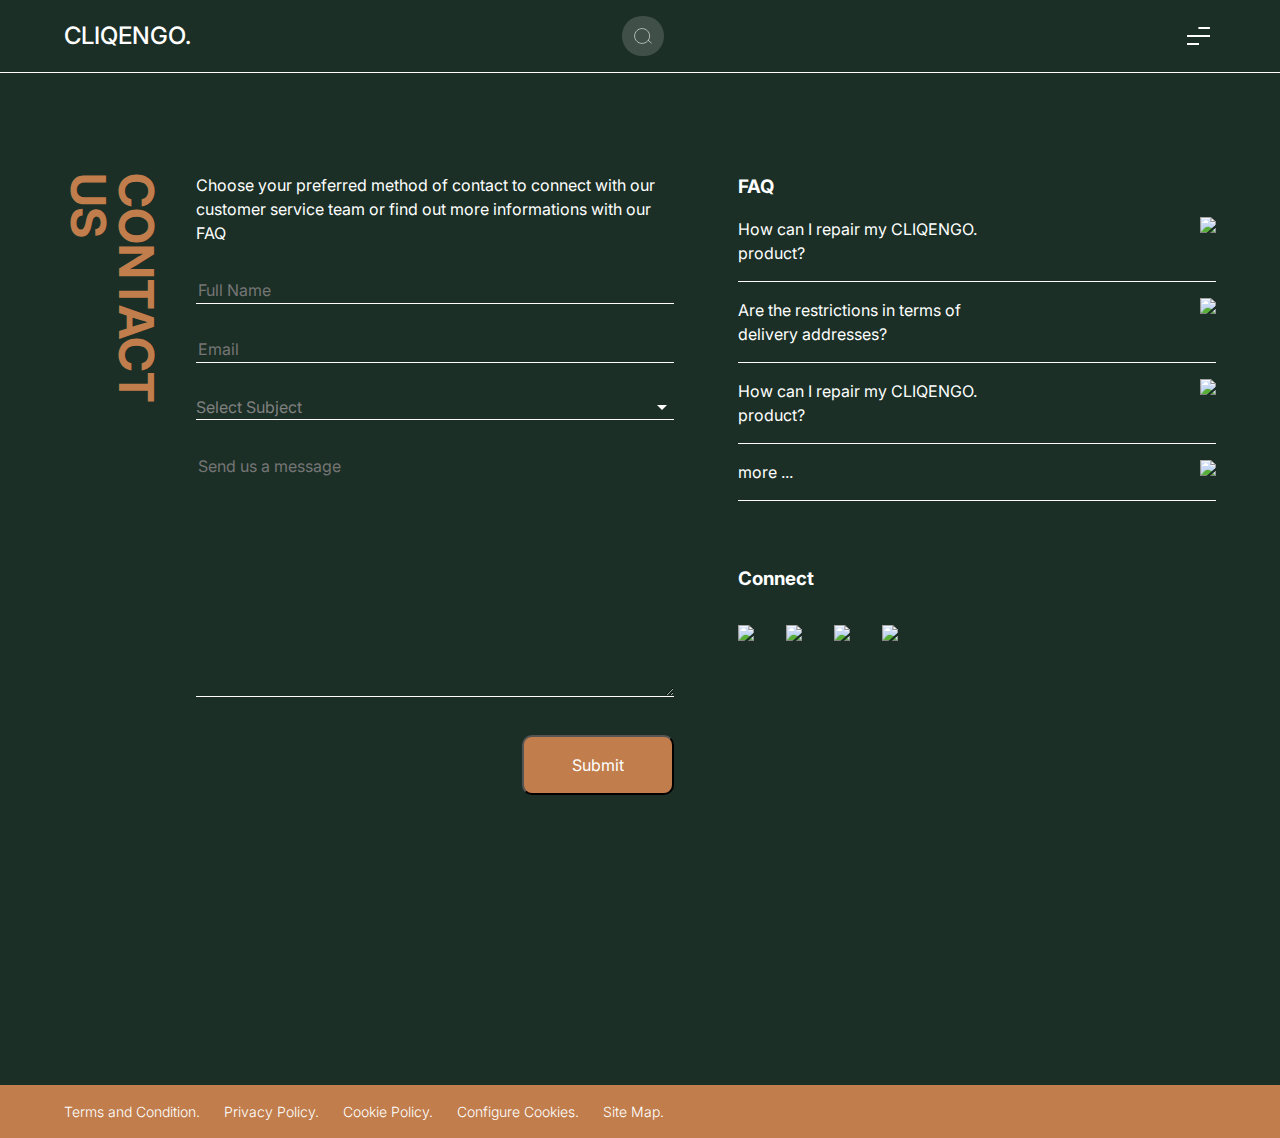
==== contact/index.html @ 3cffa805 "fix indentation and add folder for pages" ====
<!DOCTYPE html>
<html lang="en">
  <head>
    <meta charset="UTF-8" />
    <meta http-equiv="X-UA-Compatible" content="IE=edge" />
    <meta name="viewport" content="width=device-width, initial-scale=1.0" />
    <link rel="preconnect" href="https://fonts.googleapis.com" />
    <link rel="preconnect" href="https://fonts.gstatic.com" crossorigin />
    <link
      href="https://fonts.googleapis.com/css2?family=Bebas+Neue&family=Inter:wght@200;300;400;500;600;700&display=swap"
      rel="stylesheet"
    />
    <link rel="stylesheet" href="/global.css" />
    <link rel="stylesheet" href="contact.css" />
    <script src="index.js" defer></script>
    <title>CLIQENGO - Contact</title></head
  ><s></s>
  <body>
    <header>
      <div class="container flex-sb-center">
        <a class="logo" href="/">CLIQENGO.</a>
        <div class="input-wrapper hide-for-mobile">
          <img
            class="input-icon"
            src="/assets/icons/search-icon.svg"
            alt="search icon"
          />
          <input class="search-input" type="search" placeholder="Search" />
        </div>
        <button class="hamburger-menu">
          <span class="line-menu"></span>
          <span class="line-menu"></span>
          <span class="line-menu"></span>
        </button>
      </div>

      <div class="mobile-search container hide-for-desktop">
        <div class="input-wrapper">
          <img
            class="input-icon"
            src="/assets/icons/search-icon.svg"
            alt="search icon"
          />
          <input class="search-input" type="search" placeholder="Search" />
        </div>
      </div>

      <nav class="menu-box flex">
        <ul>
          <li><a href="/">Home.</a></li>
          <li><a href="/about">About.</a></li>
          <li><a href="/product">Product.</a></li>
          <li><a href="/contact">Contact.</a></li>
        </ul>
      </nav>
    </header>
    <!-- CONTACT US -->
    <section class="contact-us">
      <div class="flex container">
        <div class="flex-item-1 title-container">
          <h2>CONTACT<br />US</h2>
          <p class="contact-us-description p-2">
            Choose your preferred method of contact to connect with our customer
            service team or find out more informations with our FAQ
          </p>
        </div>
        <div class="flex-item-2">
          <p class="contact-us-description p-1">
            Choose your preferred method of contact to connect with our customer
            service team or find out more informations with our FAQ
          </p>
          <form class="contact-us-form">
            <div>
              <input
                class="name-input"
                required
                type="text"
                placeholder="Full Name"
              />
            </div>
            <div>
              <input
                class="email-input"
                required
                type="email"
                placeholder="Email"
              />
            </div>
            <div>
              <select required>
                <option value="" selected disabled hidden>
                  Select Subject
                </option>
                <option value="">Customer Service</option>
                <option value="">Product Complain</option>
                <option value="">Business Query</option>
              </select>
            </div>
            <div>
              <textarea
                name="message"
                rows="10"
                cols="30"
                placeholder="Send us a message"
              ></textarea>
            </div>
            <div class="btn-container">
              <button type="submit">Submit</button>
            </div>
          </form>
        </div>
        <div class="flex-item-3">
          <div class="faq-container">
            <h3>FAQ</h3>
            <div class="question-container">
              <a class="flex">
                <p>How can I repair my CLIQENGO. product?</p>
                <img src="./assets/icons/long-arrow-right.svg" />
              </a>
            </div>
            <div class="question-container">
              <a class="flex">
                <p>Are the restrictions in terms of delivery addresses?</p>

                <img src="./assets/icons/long-arrow-right.svg" />
              </a>
            </div>
            <div class="question-container">
              <a class="flex">
                <p>How can I repair my CLIQENGO. product?</p>
                <img src="./assets/icons/long-arrow-right.svg" />
              </a>
            </div>
            <div class="question-container">
              <a class="flex">
                <p>more ...</p>
                <img src="./assets/icons/long-arrow-right.svg" />
              </a>
            </div>
          </div>
          <div class="connect-container">
            <h3>Connect</h3>
            <div class="soc-med flex">
              <a><img src="./assets/icons/twin-square-decoration.svg" /></a>
              <a><img src="./assets/icons/twin-square-decoration.svg" /></a>
              <a><img src="./assets/icons/twin-square-decoration.svg" /></a>
              <a><img src="./assets/icons/twin-square-decoration.svg" /></a>
            </div>
          </div>
        </div>
      </div>
    </section>
    <footer>
      <div class="container flex links-container">
        <a href="#">Terms and Condition.</a>
        <a href="#">Privacy Policy.</a>
        <a href="#">Cookie Policy.</a>
        <a href="#">Configure Cookies.</a>
        <a href="#">Site Map.</a>
      </div>
    </footer>
  </body>
</html>
---- global.css ----
:root {
  --color-green: rgba(27, 47, 38);
  --color-brown: rgba(193, 125, 76);
  --color-cream: rgba(215, 206, 197);
  --color-light-gray: rgba(217, 217, 217, 0.2);
  --color-white: rgba(255, 255, 255);
  --color-black: rgba(0, 0, 0);
  --font-bebas: "Bebas Neue", sans-serif;
  --font-inter: "Inter", sans-serif;
}

/* ------------------------------ CSS RESET --------------------------------- */

*,
*::before,
*::after {
  box-sizing: border-box;
}

/* Remove default margin */
body,
h1,
h2,
h3,
h4,
p,
figure,
blockquote,
dl,
dd {
  margin: 0;
}

/* Set core root defaults */
html {
  scroll-behavior: smooth;
}

/* Set core body defaults */
body {
  min-height: 100vh;
  text-rendering: optimizeSpeed;
  line-height: 1.5;
  font-family: var(--font-inter);
}

h1 {
  font-family: var(--font-bebas);
  font-weight: 400;
}

a {
  text-decoration: none;
  color: unset;
  text-decoration-skip-ink: auto;
}

/* Make images easier to work with */
img,
picture {
  max-width: 100%;
  display: block;
}

/* Inherit fonts for inputs and buttons */
input,
button,
textarea,
select {
  font: inherit;
}

/* ------------------------------ UTILITIES --------------------------------- */

.container {
  width: clamp(300px, 90vw, 1400px);
  margin-inline: auto;
}

.flex-sb-center {
  display: flex;
  justify-content: space-between;
  align-items: center;
}

.flex {
  display: flex;
}

/* ------------------------------ HEADER ------------------------------------- */

header {
  background-color: var(--color-green);
  padding-block: 1rem;
  border-bottom: 1px solid var(--color-white);
  position: sticky;
  top: 0;
  z-index: 999;
}

.logo {
  color: var(--color-white);
  font-size: 1.5rem;
  font-weight: 500;
}

.logo:hover {
  opacity: 0.75;
}

.input-wrapper {
  position: relative;
  margin-left: -7.5%;
}

.input-icon {
  position: absolute;
  height: 40%;
  top: 50%;
  left: 0.75rem;
  transform: translate(0, -50%);
  pointer-events: none;
}

.search-input {
  background-color: var(--color-light-gray);
  border-radius: 2.5rem;
  padding: 0.5rem 1rem 0.5rem 0;
  border: none;
  color: var(--color-white);
  transform-origin: center;
  text-indent: 2.5rem;
  width: 2.625rem;
  will-change: width;
  transition: width 0.5s ease;
}

.search-input:focus {
  outline: 1px solid var(--color-white);
  width: 20rem;
}

.search-input::-webkit-search-cancel-button {
  display: none;
}

.mobile-search {
  display: none;
}

.mobile-search .input-wrapper {
  margin-left: 0;
  margin-block: 0.75rem 0.5rem;
}

.mobile-search .input-wrapper .search-input {
  width: 100%;
}

.hamburger-menu {
  background-color: transparent;
  border: none;
  display: flex;
  flex-direction: column;
  gap: 0.375rem;
  cursor: pointer;
  position: relative;
  z-index: 1001;
}

.line-menu {
  display: inline-block;
  height: 2px;
  width: 1.4275rem;
  will-change: transform;
  transform-origin: center left;
  transition: all 300ms ease;
  background-color: var(--color-white);
}

.line-menu:first-child {
  transform-origin: center right;
  transform: scale(0.5, 1);
}

.line-menu:last-child {
  transform: scale(0.5, 1);
}

.hamburger-menu.active .line-menu {
  background-color: var(--color-green);
}

.hamburger-menu.active .line-menu:first-child {
  transform: scale(1, 1) rotate(-45deg);
}

.hamburger-menu.active .line-menu:nth-child(2) {
  opacity: 0;
}

.hamburger-menu.active .line-menu:last-child {
  transform-origin: center right;
  transform: scale(1, 1) rotate(45deg);
}

.hide-for-small-mobile {
  display: none;
}

footer {
  background-color: var(--color-brown);
  color: var(--color-white);
  padding-block: 1rem;
  font-weight: 300;
  font-size: 0.875rem;
}

footer .links-container {
  gap: 1.5rem;
}

.menu-box {
  justify-content: center;
  align-items: center;
  position: fixed;
  top: 0;
  right: 0;
  height: 100vh;
  z-index: 1000;
  background-color: rgba(255, 255, 255, 0.8);
  border-left: 2px solid rgba(255, 255, 255, 0.8);
  backdrop-filter: blur(7px);
  padding-inline: 10rem;
  transition: transform 200ms ease;
  transform: translate3d(100%, 0, 0);
}

.menu-box.active {
  transform: translate3d(0, 0, 0);
}

.menu-box ul {
  position: relative;
  z-index: 1001;
  list-style: none;
  font-size: clamp(1.5rem, 2vw + 1rem, 2.5rem);
  font-weight: 500;
}

.menu-box ul li:hover {
  color: var(--color-brown);
}

.menu-box ul > * + * {
  margin-block-start: 3rem;
}

@media screen and (max-width: 720px) {
  .menu-box {
    padding-inline: 7rem;
  }

  .hide-for-desktop {
    display: block;
  }

  .hide-for-mobile {
    display: none;
  }

  footer {
    font-size: 0.625rem;
  }

  footer .links-container {
    gap: 1rem;
    flex-wrap: wrap;
    justify-content: center;
  }
}

@media screen and (max-width: 420px) {
  .menu-box {
    width: 100vw;
    padding-inline: 0;
  }
}
---- contact/contact.css ----
.contact-us h2,
.contact-us p,
.contact-us h3 {
  color: var(--color-white);
}

.contact-us h2 {
  writing-mode: vertical-rl;
  color: var(--color-brown);
  font-size: 3rem;
  line-height: 100%;
}

section.contact-us {
  background-color: var(--color-green);
}

.contact-us > .flex.container {
  min-height: 100vh;
  padding-top: 100px;
}
.contact-us {
  padding-bottom: 7rem;
}
.flex-item-1 {
  flex: 10%;
}
.flex-item-2,
.flex-item-3 {
  flex: 40%;
}
.flex-item-3 {
  margin-left: 4rem;
}

/* form */
input[type="text"],
input[type="email"],
select,
textarea {
  width: 100%;
  border: none;
  background-color: rgba(0, 0, 0, 0);
  border-bottom: 1px solid white;
  color: white;
  margin-top: 2rem;
}
.p-2 {
  display: none;
}
select {
  -webkit-appearance: none;
  -moz-appearance: none;
  background-image: url("data:image/svg+xml;utf8,<svg fill='white' height='24' viewBox='0 0 24 24' width='24' xmlns='http://www.w3.org/2000/svg'><path d='M7 10l5 5 5-5z'/><path d='M0 0h24v24H0z' fill='none'/></svg>");
  background-position-x: 100%;
  background-position-y: 0px;
  background-repeat: no-repeat;
}

select:invalid {
  color: gray;
}

option[value=""] {
  color: var(--color-green);
}
.btn-container {
  display: flex;
  justify-content: flex-end;
}

button[type="submit"] {
  background-color: var(--color-brown);
  color: white;
  padding: 1em 3em;
  border-radius: 10px;
  margin-top: 2em;
}

/* FAQ */
.question-container {
  border-bottom: 1px solid white;
  padding-bottom: 1em;
  padding-top: 1em;
}

a.flex {
  align-content: center;
  justify-content: space-between;
}

a.flex p {
  max-width: 60%;
}

/* Connect */

.connect-container {
  margin-top: 4rem;
}

.soc-med.flex {
  gap: 2rem;
  margin-top: 2rem;
}

/* Media Query ------------------------------------- */
@media (max-width: 400px) {
  .contact-us > .flex.container {
    flex-wrap: wrap;
  }
  .title-container {
    display: inherit;
    align-items: flex-end;
  }

  .flex-item-1,
  .flex-item-2,
  .flex-item-3 {
    margin-left: 0;
    flex: 100%;
  }

  .p-2 {
    display: block;
    margin-left: 1.5rem;
  }

  .p-1 {
    display: none;
  }
}
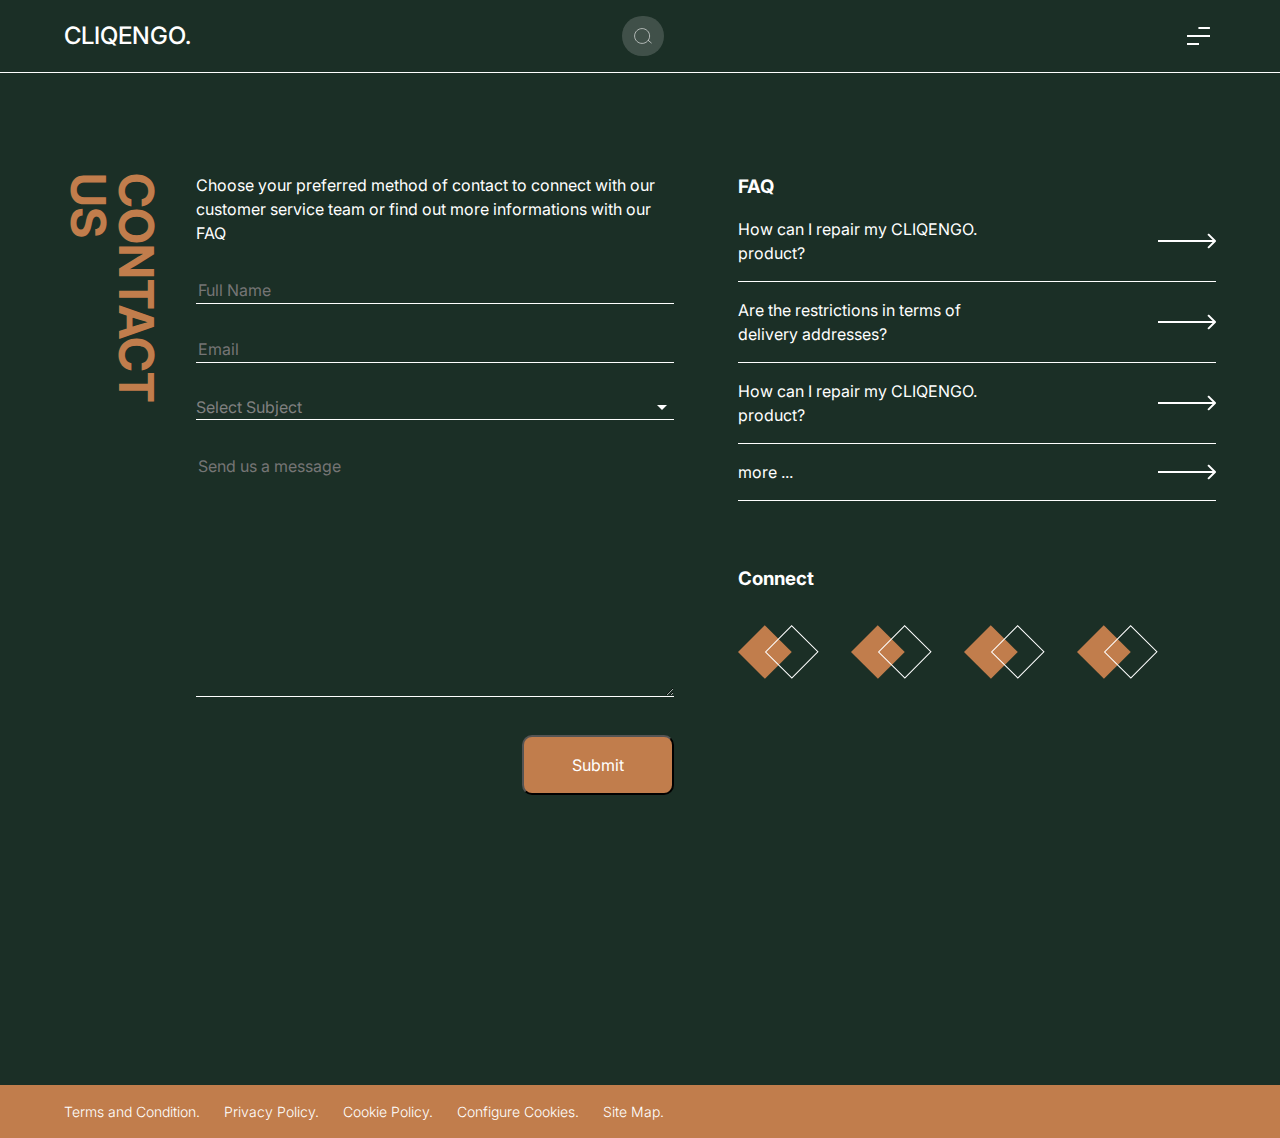
==== commit e6477230: "adding social media icon" ====
--- a/contact/index.html
+++ b/contact/index.html
@@ -12,7 +12,7 @@
     />
     <link rel="stylesheet" href="/global.css" />
     <link rel="stylesheet" href="contact.css" />
-    <script src="index.js" defer></script>
+    <script src="/index.js" defer></script>
     <title>CLIQENGO - Contact</title></head
   ><s></s>
   <body>
@@ -115,36 +115,36 @@
             <div class="question-container">
               <a class="flex">
                 <p>How can I repair my CLIQENGO. product?</p>
-                <img src="./assets/icons/long-arrow-right.svg" />
+                <img src="../assets/icons/long-arrow-right.svg" />
               </a>
             </div>
             <div class="question-container">
               <a class="flex">
                 <p>Are the restrictions in terms of delivery addresses?</p>
 
-                <img src="./assets/icons/long-arrow-right.svg" />
+                <img src="../assets/icons/long-arrow-right.svg" />
               </a>
             </div>
             <div class="question-container">
               <a class="flex">
                 <p>How can I repair my CLIQENGO. product?</p>
-                <img src="./assets/icons/long-arrow-right.svg" />
+                <img src="../assets/icons/long-arrow-right.svg" />
               </a>
             </div>
             <div class="question-container">
               <a class="flex">
                 <p>more ...</p>
-                <img src="./assets/icons/long-arrow-right.svg" />
+                <img src="../assets/icons/long-arrow-right.svg" />
               </a>
             </div>
           </div>
           <div class="connect-container">
             <h3>Connect</h3>
             <div class="soc-med flex">
-              <a><img src="./assets/icons/twin-square-decoration.svg" /></a>
-              <a><img src="./assets/icons/twin-square-decoration.svg" /></a>
-              <a><img src="./assets/icons/twin-square-decoration.svg" /></a>
-              <a><img src="./assets/icons/twin-square-decoration.svg" /></a>
+              <a><img src="../assets/icons/twin-square-decoration.svg" /></a>
+              <a><img src="../assets/icons/twin-square-decoration.svg" /></a>
+              <a><img src="../assets/icons/twin-square-decoration.svg" /></a>
+              <a><img src="../assets/icons/twin-square-decoration.svg" /></a>
             </div>
           </div>
         </div>
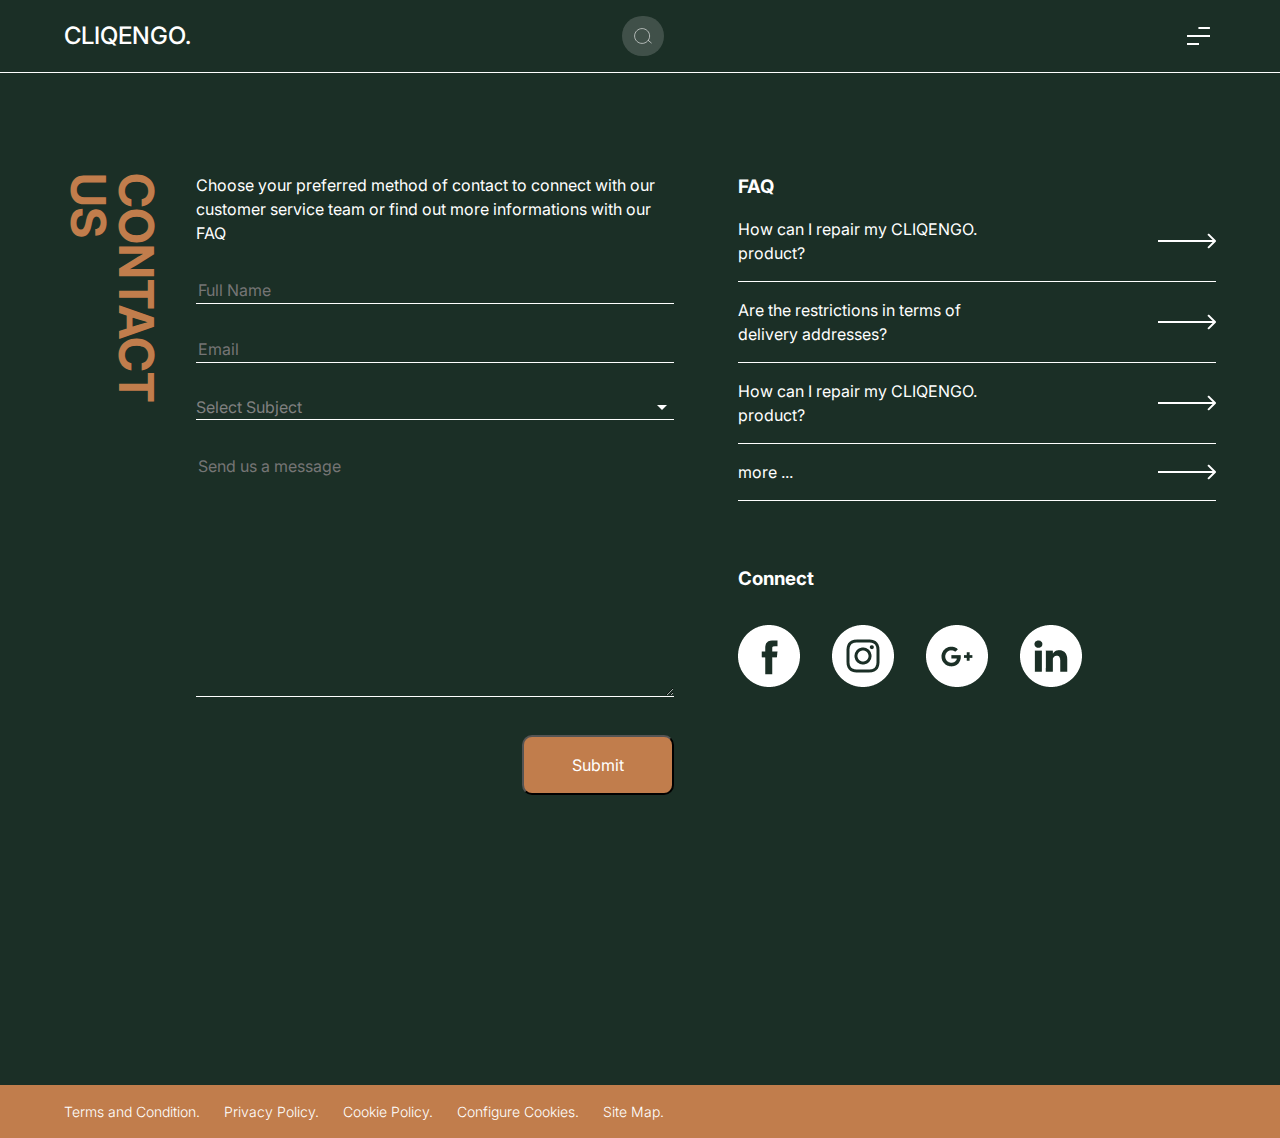
==== commit a1aa45ae: "media query update" ====
--- a/contact/index.html
+++ b/contact/index.html
@@ -141,10 +141,10 @@
           <div class="connect-container">
             <h3>Connect</h3>
             <div class="soc-med flex">
-              <a><img src="../assets/icons/twin-square-decoration.svg" /></a>
-              <a><img src="../assets/icons/twin-square-decoration.svg" /></a>
-              <a><img src="../assets/icons/twin-square-decoration.svg" /></a>
-              <a><img src="../assets/icons/twin-square-decoration.svg" /></a>
+              <a><img src="../assets/icons/facebook-icon.png" /></a>
+              <a><img src="../assets/icons/Instagram-icon.png" /></a>
+              <a><img src="../assets/icons/google-pls-icon.png" /></a>
+              <a><img src="../assets/icons/linkd-in-icon.png" /></a>
             </div>
           </div>
         </div>
--- a/contact/contact.css
+++ b/contact/contact.css
@@ -105,7 +105,7 @@
 }
 
 /* Media Query ------------------------------------- */
-@media (max-width: 400px) {
+@media (max-width: 640px) {
   .contact-us > .flex.container {
     flex-wrap: wrap;
   }
